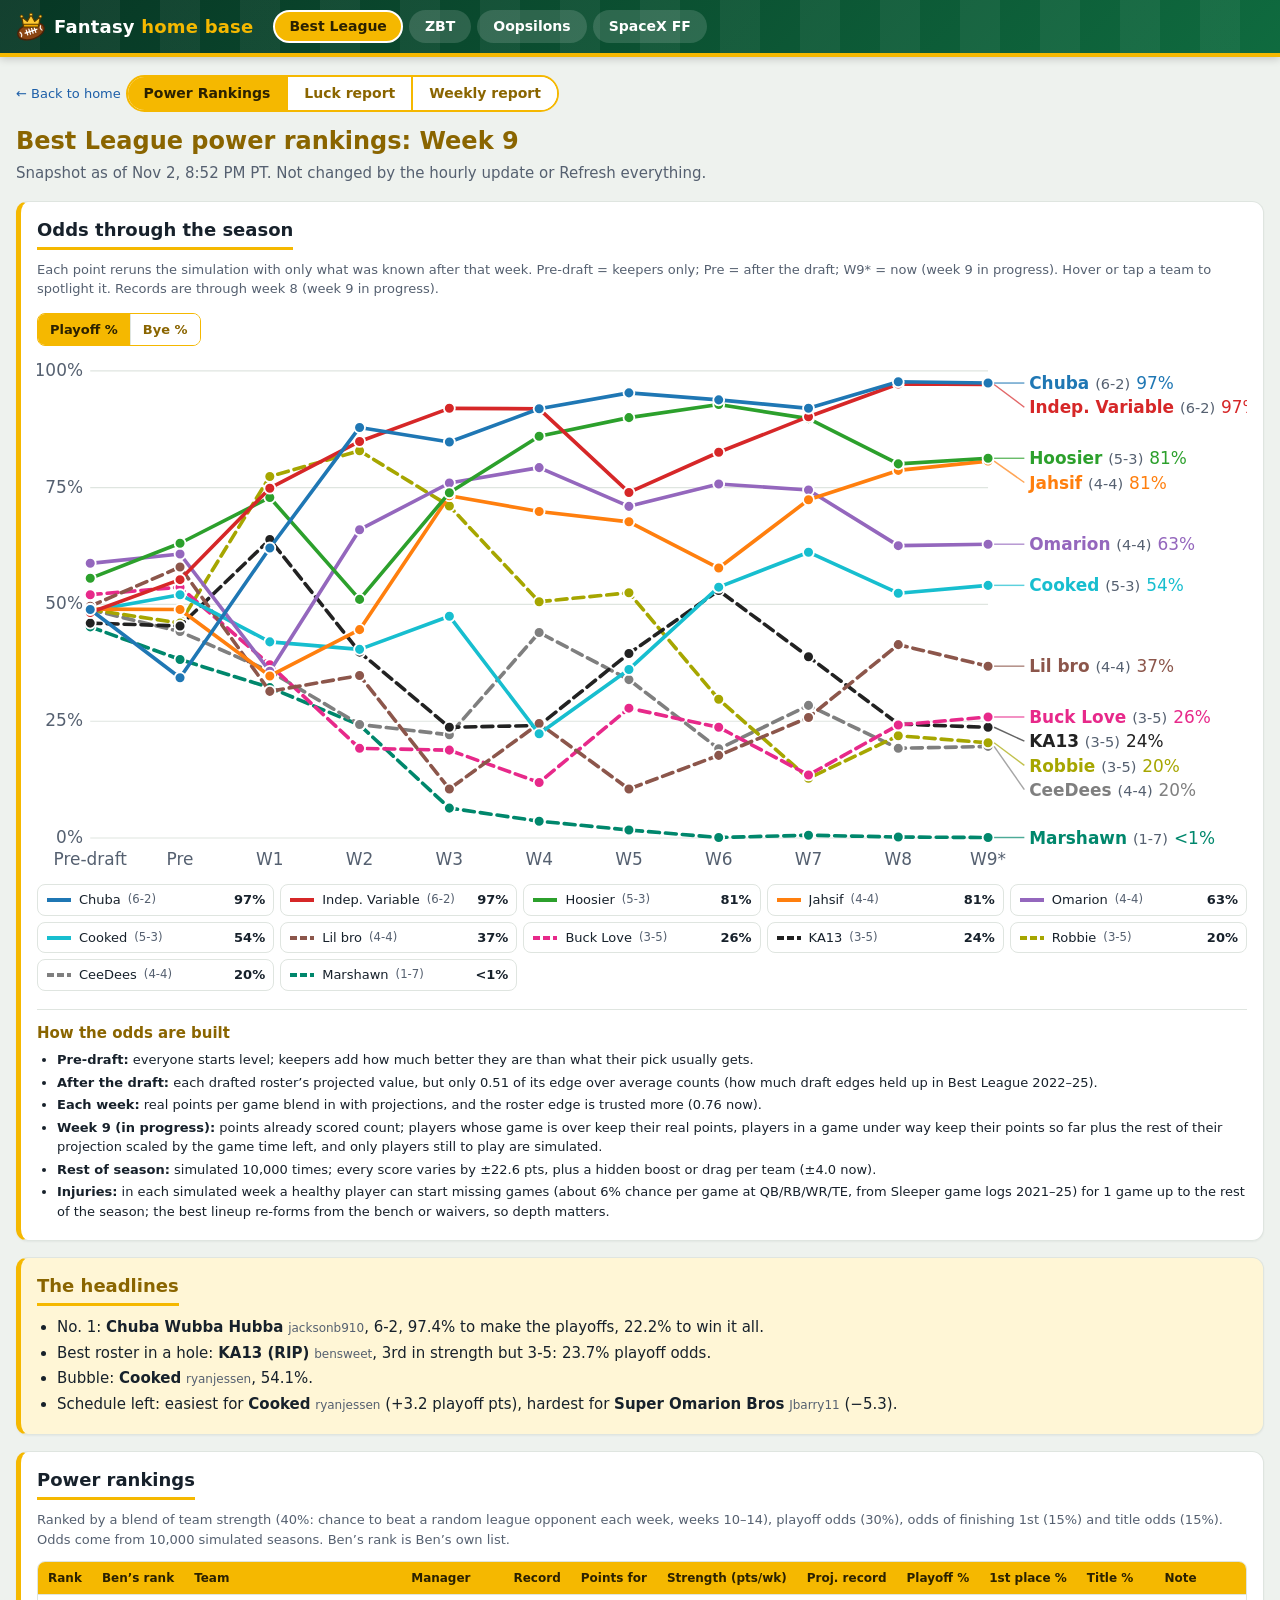
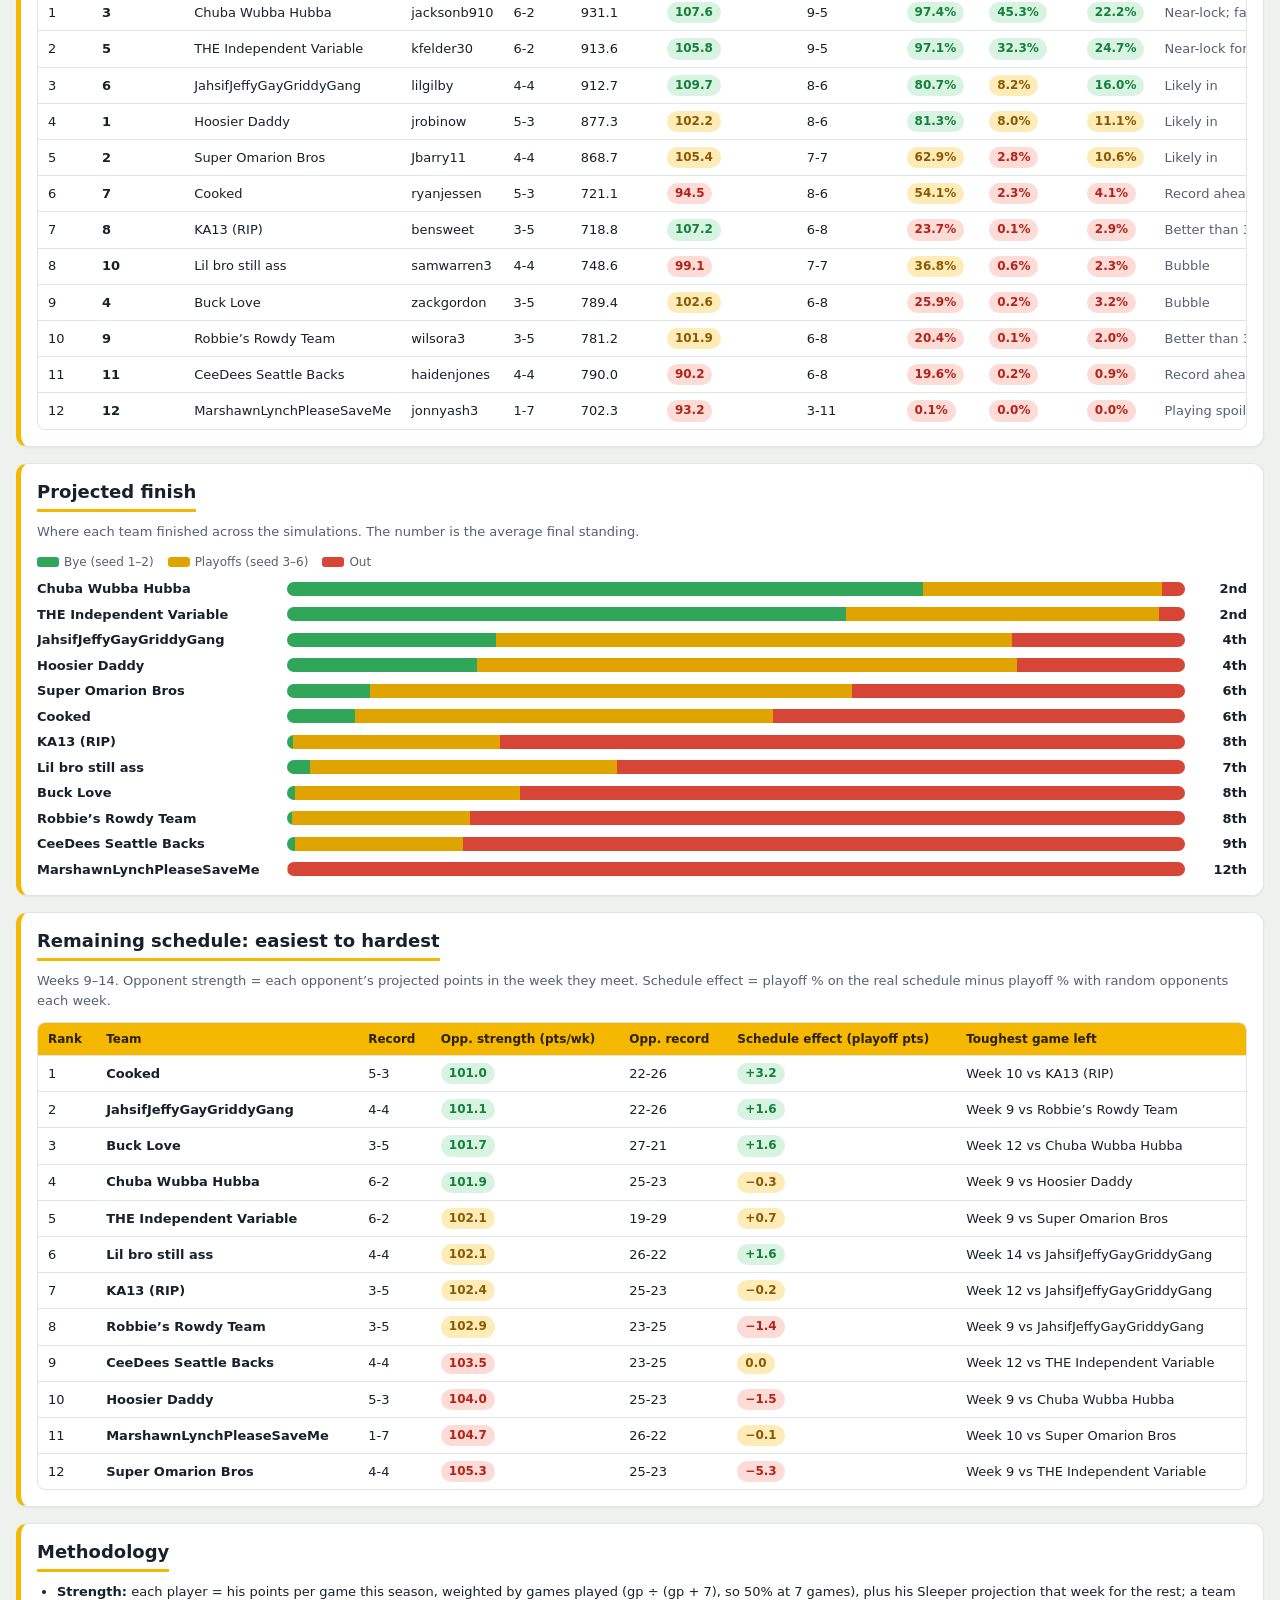
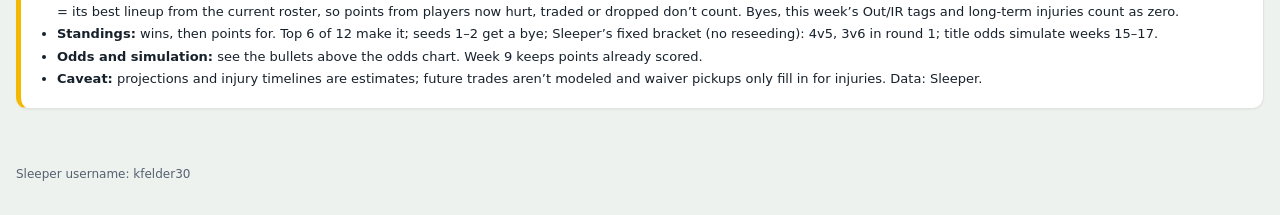
==== best-league.html @ 64493142 "Remove playoff-odds chart from weekly report tabs Co-authored-by: thetruth456 <thetruth456@users.nor" ====
<!DOCTYPE html>
<html lang="en"><head><meta charset="utf-8">
<meta name="viewport" content="width=device-width, initial-scale=1">
<meta name="theme-color" content="#0f6b3f">
<title>Best League: power rankings, luck report and weekly report</title>
<link rel="icon" href="favicon.svg" type="image/svg+xml">
<link rel="icon" href="favicon.ico" sizes="any">
<link rel="icon" href="favicon-32.png" sizes="32x32" type="image/png">
<link rel="apple-touch-icon" href="apple-touch-icon.png">
<link rel="stylesheet" href="style.css">
</head><body class="theme-best" data-report="best">
<header class="site"><div class="in"><a class="brand" href="index.html"><img src="favicon.svg" alt="" width="30" height="30"><span>Fantasy <b>home base</b></span></a><nav class="tabs" aria-label="Leagues"><a href="best-league.html" aria-current="page" class="theme-best">Best League</a><a href="zbt.html" class="theme-zbt">ZBT</a><a href="oopsilons.html" class="theme-oops">Oopsilons</a><a href="spacex-ff.html" class="theme-spacex">SpaceX FF</a></nav><div class="refresh"><div class="rbtns"><button type="button" id="full-btn" class="refresh-btn full" title="Re-pulls everything (rosters, projections, props, FantasyPros) through GitHub Actions"><svg viewBox="0 0 24 24" width="16" height="16" aria-hidden="true"><path d="M12 3v9m0 0 3.5-3.5M12 12 8.5 8.5M5 15v3a2 2 0 0 0 2 2h10a2 2 0 0 0 2-2v-3" fill="none" stroke="currentColor" stroke-width="2.4" stroke-linecap="round" stroke-linejoin="round"/></svg><span class="lbl">Refresh everything</span></button></div><span id="refresh-status" class="refresh-status" role="status" aria-live="polite">Updates automatically: hourly Sat 1 PM to Sun 10 AM PT, daily otherwise</span><button type="button" id="token-clear" class="linkbtn" hidden>Forget GitHub token</button><button type="button" id="lock-btn" class="linkbtn" hidden title="Lock the reports and forget this device">Lock</button></div></div><div id="token-panel" class="token-panel" hidden><div class="tin"><strong>One-time setup for “Refresh everything”</strong><ol><li>Open <a href="https://github.com/settings/personal-access-tokens/new" target="_blank" rel="noopener">GitHub: new fine-grained token</a>, name it anything and pick an expiry.</li><li>Repository access: <b>Only select repositories</b>, then <b>fantasy-home</b>.</li><li>Permissions, Repository permissions: <b>Actions: Read and write</b>. Nothing else. Click Generate token.</li><li>Paste the token below. It is saved only in this browser (localStorage), never in the repo.</li></ol><form id="token-form" autocomplete="off"><input type="password" id="token-input" placeholder="github_pat_…" aria-label="GitHub token" autocomplete="off" spellcheck="false"><button type="submit" class="refresh-btn">Save and refresh</button><button type="button" id="token-cancel" class="linkbtn">Cancel</button></form><p id="token-msg" class="token-msg" role="alert"></p></div></div></header>
<div class="wrap">
<a class="back" href="index.html">&larr; Back to home</a>
<div class="subtabs" id="best-subtabs" role="tablist" aria-label="Best League views"><button type="button" role="tab" data-v="power" aria-selected="true">Power Rankings</button><button type="button" role="tab" data-v="podcast" aria-selected="false">Luck report</button><button type="button" role="tab" data-v="report" aria-selected="false">Weekly report</button></div>
<div class="view" id="best-view-power"><div id="best-power"></div></div>
<div class="view" id="best-view-podcast" hidden><div id="best-podcast"></div></div>
<div class="view rep" id="best-view-report" hidden>
<div class="lock"><noscript><p class="lockcard">The weekly report needs JavaScript to unlock.</p></noscript></div>
<p class="weekline">Weekly snapshots: <a href="best-league.html" id="best-week">Latest week</a></p>
<h1 id="best-title"></h1>
<p class="asof" id="best-asof"></p>

<section class="quick"><h2>Quick read (suggestion only)</h2>
<ul id="best-quick"></ul></section>

<section id="best-flex-tiebreaker"><h2>Flex tiebreaker</h2>
<p class="cap">Color in the Prop-implied pts column is relative to the rows shown: top third green, middle third yellow, bottom third red. The number in parentheses after Sleeper proj is prop-implied minus projection. FP rank is the FantasyPros weekly consensus rank: flex ranking for RB, WR and TE (half PPR for Best League, PPR for the others), and position rank for QB, K and DEF. Color in the FP rank column is relative to the rows shown (lower rank is better): top third green, middle third yellow, bottom third red; position ranks and dashes are not colored. A dash means unranked.</p>
<div class="ctl"><div class="seg" id="best-seg-view"></div><div class="seg" id="best-seg-sort"></div></div>
<div class="scroll" id="best-t-flex"></div></section>
<section id="best-defense"><h2>Defense</h2>
<p class="cap">Your defenses first, then the next best 8 on waivers (by Sleeper projection). Color in the Prop-implied pts column is relative to the rows shown: top third green, middle third yellow, bottom third red. The number in parentheses after Sleeper proj is prop-implied minus projection. Color in the FP rank column is relative to the rows shown (lower rank is better): top third green, middle third yellow, bottom third red. Opp implied total is the points the opponent is expected to score, from the game total and spread; Spread is this defense's own line. A dash means no line or unranked.</p>
<div class="scroll" id="best-t-def"></div></section>

<section id="best-starters"><h2>Starters</h2>
<p class="cap">Grouped by lineup slot. Yardage and reception figures are the consensus line, with the range across books in brackets when books differ. Anytime TD shows the DraftKings price, with the range across four books (lowest to highest payout). A dash means no market was posted.</p>
<div class="scroll" id="best-t-starters"></div></section>

<section id="best-bench"><h2>Bench</h2>
<p class="cap">Sorted by prop-implied points, highest first.</p>
<div class="scroll" id="best-t-bench"></div></section>

<section id="best-waivers"><h2>Waiver flex options</h2>
<p class="cap" id="best-wcap"></p>
<div class="scroll" id="best-t-waiver"></div></section>

<section id="best-league-setup"><h2>League setup</h2>
<dl id="best-setup"></dl></section>

<section id="best-data-notes"><h2>Data notes and sources</h2>
<ul id="best-notes"></ul></section>
</div>
</div>
<footer>Sleeper username: kfelder30</footer>
<script src="lock.js"></script>
<script src="report-core.js"></script>
<script src="refresh.js"></script>
<script src="best-league-report.js"></script>
<script src="best-podcast-data.js"></script>
<script src="best-power-data.js"></script>
<script src="podcast.js"></script>
<script src="power.js"></script>
<script>initPodcast("best",{hashes:{power:"#power",podcast:"#luck",report:"#report"},alias:{"#podcast":"podcast"},listen:true});
fhLock(function(){initReport("best")});</script>
</body></html>
---- style.css ----
/* Fantasy home base: shared styles */
:root{--bg:#eef2ee;--card:#fff;--ink:#17212b;--mut:#556070;--line:#dfe5e0;
--g:#14803c;--gb:#d9f3e2;--y:#8a5a00;--yb:#fdebb8;--r:#b42318;--rb:#fddcd8;--a:#3b4fc4;--ab:#e4e8fd;--n:#556070;--nb:#e9edf1;--i:#1d5fa8;--ib:#e3effb;
--field1:#073624;--field2:#0f6b3f;--gold:#f5b800}
.theme-best{--acc:#f5b800;--acc-ink:#2b2100;--acc-text:#8a6500;--acc-soft:#fff6d6}
.theme-zbt{--acc:#168a45;--acc-ink:#fff;--acc-text:#0f6b35;--acc-soft:#e3f5ea}
.theme-oops{--acc:#2563eb;--acc-ink:#fff;--acc-text:#1d4ed8;--acc-soft:#e2ecff}
.theme-spacex{--acc:#7c3aed;--acc-ink:#fff;--acc-text:#6d28d9;--acc-soft:#eee6ff}
*{box-sizing:border-box}
body{margin:0;background:var(--bg);color:var(--ink);font:15px/1.5 system-ui,-apple-system,"Segoe UI",Roboto,Helvetica,Arial,sans-serif}
/* banner */
.site{background:linear-gradient(135deg,var(--field1),var(--field2));border-bottom:4px solid var(--gold);position:sticky;top:0;z-index:5;
box-shadow:0 2px 8px rgba(0,0,0,.18);background-image:repeating-linear-gradient(90deg,rgba(255,255,255,.05) 0 40px,rgba(255,255,255,0) 40px 80px),linear-gradient(135deg,var(--field1),var(--field2))}
.site .in{max-width:1400px;margin:0 auto;padding:10px 16px;display:flex;flex-wrap:wrap;align-items:center;gap:8px 20px}
.brand{display:flex;align-items:center;gap:8px;font-weight:800;color:#fff;text-decoration:none;font-size:18px;letter-spacing:.2px}
.brand img{width:30px;height:30px;display:block}
.brand b{color:var(--gold)}
.tabs{display:flex;flex-wrap:wrap;gap:6px}
.tabs a,.tabs button{font:inherit;font-size:14px;font-weight:600;text-decoration:none;color:#fff;background:rgba(255,255,255,.14);border:2px solid transparent;border-radius:999px;padding:4px 14px;cursor:pointer}
.tabs a:hover,.tabs button:hover{background:rgba(255,255,255,.26)}
.tabs a[aria-current=page],.tabs button[aria-selected=true]{background:var(--acc);color:var(--acc-ink);border-color:#fff}
.wrap{max-width:1400px;margin:0 auto;padding:18px 16px 40px}
h1{font-size:24px;line-height:1.25;margin:0 0 6px;color:var(--acc-text)}
.asof{color:var(--mut);margin:0 0 16px}
.back{display:inline-block;margin:0 0 10px;font-size:13px;color:var(--i);text-decoration:none}
.back:hover{text-decoration:underline}
.weekline{font-size:13px;color:var(--mut);margin:0 0 12px}
.weekline a{color:var(--acc-text);font-weight:700;text-decoration:none}
.weekline a:hover{text-decoration:underline}
.weekline .sep{margin:0 6px;color:#aab3bd}
.panel[hidden]{display:none}
/* sections */
section{background:var(--card);border:1px solid var(--line);border-left:5px solid var(--acc);border-radius:12px;padding:14px 16px 16px;margin:0 0 16px;box-shadow:0 1px 2px rgba(20,40,30,.05)}
h2{font-size:18px;margin:0 0 4px;color:var(--ink);padding-bottom:4px;border-bottom:3px solid var(--acc);display:inline-block}
.cap{color:var(--mut);font-size:13px;margin:6px 0 12px}
section.quick{background:var(--acc-soft);border-color:var(--line);border-left-color:var(--acc)}
.quick h2{color:var(--acc-text)}
ul{margin:6px 0 0;padding-left:20px}li{margin:3px 0}
.ctl{display:flex;flex-wrap:wrap;gap:8px 16px;margin:0 0 12px}
.seg{display:inline-flex;border:1px solid var(--acc);border-radius:8px;overflow:hidden;background:#fff}
.seg button{font:inherit;font-size:13px;border:0;background:#fff;color:var(--acc-text);padding:6px 12px;cursor:pointer;border-right:1px solid var(--line);font-weight:600}
.seg button:last-child{border-right:0}
.seg button[aria-pressed=true]{background:var(--acc);color:var(--acc-ink)}
.scroll{overflow-x:auto;-webkit-overflow-scrolling:touch;border:1px solid var(--line);border-radius:8px}
table{border-collapse:collapse;width:100%;font-size:13px;white-space:nowrap}
th,td{padding:7px 10px;text-align:left;border-bottom:1px solid var(--line)}
th{background:var(--acc);color:var(--acc-ink);font-weight:700;font-size:12px}
tr:last-child td{border-bottom:0}
td:nth-child(2){font-weight:600}
.pill{display:inline-block;padding:1px 8px;border-radius:999px;font-weight:700;font-size:12px;line-height:1.6}
.success{color:var(--g);background:var(--gb)}.warning{color:var(--y);background:var(--yb)}.danger{color:var(--r);background:var(--rb)}.accent{color:var(--a);background:var(--ab)}.neutral{color:var(--n);background:var(--nb)}
dl{display:grid;grid-template-columns:max-content 1fr;gap:6px 18px;margin:8px 0 0}
dt{color:var(--acc-text);font-weight:700}dd{margin:0}
footer{max-width:1400px;margin:0 auto;padding:0 16px 32px;color:var(--mut);font-size:12px}
@media(max-width:600px){h1{font-size:20px}dl{grid-template-columns:1fr;gap:0}dt{margin-top:8px}.wrap{padding:12px 10px 32px}section{padding:12px}.brand{font-size:16px}.site .in{padding:8px 10px}}
@media print{.ctl{display:none}.scroll{overflow:visible}.site{position:static}}

/* refresh button */
.refresh{display:flex;flex-direction:column;align-items:flex-end;gap:5px;margin-left:auto;min-width:0}
.rbtns{display:flex;flex-wrap:wrap;gap:6px 8px;justify-content:flex-end}


.refresh .refresh-status{text-align:right}
.linkbtn{font:inherit;font-size:12px;color:#d6efe0;background:none;border:0;padding:0;text-decoration:underline;cursor:pointer}
.linkbtn[hidden]{display:none}
.token-panel{background:#f4faf6;color:#1b2b21;border-top:1px solid #cfe5d8;border-bottom:1px solid #cfe5d8}
.token-panel[hidden]{display:none}
.token-panel .tin{max-width:760px;margin:0 auto;padding:12px 16px;font-size:14px;line-height:1.45}
.token-panel ol{margin:6px 0 10px;padding-left:20px}
.token-panel a{color:#0b5d2e}
.token-panel form{display:flex;flex-wrap:wrap;gap:8px;align-items:center}
.token-panel input{flex:1 1 240px;min-width:0;font:inherit;font-size:14px;padding:7px 10px;border:1px solid #9bc2ab;border-radius:8px}
.token-panel .linkbtn{color:#0b5d2e}
.token-msg{margin:8px 0 0;color:#a32020;font-weight:600;font-size:13px}
.token-msg:empty{display:none}
.refresh-btn{display:inline-flex;align-items:center;gap:7px;font:inherit;font-size:14px;font-weight:700;color:#2b2100;background:var(--gold);border:2px solid #fff;border-radius:999px;padding:5px 14px;cursor:pointer;box-shadow:0 1px 4px rgba(0,0,0,.25)}
.refresh-btn:hover:not(:disabled){background:#ffd23d}
.refresh-btn:disabled{cursor:progress;opacity:.85}
.refresh-btn.loading svg{animation:rspin .8s linear infinite}
@keyframes rspin{to{transform:rotate(360deg)}}
.refresh-status{font-size:12.5px;color:#e3f2e9;max-width:420px;line-height:1.3}
.refresh-status.ok{color:#c8f7d8;font-weight:600}
.refresh-status.busy{color:#fff3c4}
.refresh-status.err{color:#ffd6d6;font-weight:600}
@media(max-width:600px){.site{position:static}.refresh{margin-left:0;width:100%;align-items:flex-start}.rbtns{justify-content:flex-start}.refresh .refresh-status{max-width:none;text-align:left}}
@media print{.refresh,.token-panel{display:none}}

/* sub-tabs (Best League: Weekly report | Podcast) */
.subtabs{display:inline-flex;border:2px solid var(--acc);border-radius:999px;overflow:hidden;background:#fff;margin:0 0 14px}
.subtabs button{font:inherit;font-size:14px;font-weight:700;border:0;background:#fff;color:var(--acc-text);padding:6px 16px;cursor:pointer}
.subtabs button+button{border-left:2px solid var(--acc)}
.subtabs button[aria-selected=true]{background:var(--acc);color:var(--acc-ink)}
.view[hidden]{display:none}
/* podcast view */
.mgr{color:var(--mut);font-weight:400;font-size:12px}
h3{font-size:15px;margin:16px 0 0;color:var(--acc-text)}
tr.me td{background:var(--acc-soft)}
.mt{margin-top:12px}
.bars{display:grid;gap:6px;margin-top:8px}
.bar{display:grid;grid-template-columns:minmax(120px,240px) 1fr 52px;align-items:center;gap:10px;font-size:13px}
.bl{font-weight:600;overflow:hidden;text-overflow:ellipsis;white-space:nowrap}
.bt{background:var(--nb);border-radius:999px;height:14px;overflow:hidden}
.bf{display:block;height:100%;border-radius:999px}
.bf.success{background:#2fa65a}.bf.warning{background:#e0a400}.bf.danger{background:#d64535}
.bv{text-align:right;font-weight:700;font-variant-numeric:tabular-nums}
.chart{max-width:760px;margin-top:6px}
.chart svg{width:100%;height:auto;display:block}
.chart .grid{stroke:#e3e8e4;stroke-width:1}.chart .avg{stroke:#8a96a3;stroke-width:1.5;stroke-dasharray:5 4}
.chart .tick{font-size:11px;fill:#556070}.chart .axl{font-size:12px;font-weight:700;fill:#17212b}.chart .dl{font-size:11px;font-weight:600;fill:#17212b}
.awards{display:grid;grid-template-columns:repeat(auto-fill,minmax(250px,1fr));gap:10px;margin-top:8px}
.award{border:1px solid var(--line);border-top:4px solid var(--acc);border-radius:10px;padding:10px 12px;background:#fff}
.award .an{font-weight:800;color:var(--acc-text)}.award .ad{font-size:12px;color:var(--mut);margin-bottom:4px}.award .aw{font-size:14px}
.meth{font-size:13px}
@media(max-width:600px){.bar{grid-template-columns:110px 1fr 46px;gap:6px;font-size:12px}.subtabs button{padding:6px 12px;font-size:13px}}
.stk .bt{display:flex}.stk .bf{border-radius:0;flex:none}
.bc{display:block;flex:none;height:100%;opacity:.6;background-image:repeating-linear-gradient(135deg,currentColor 0 4px,transparent 4px 7px)}
.bc.success{color:#2fa65a}.bc.warning{color:#e0a400}.bc.danger{color:#d64535}
.lg{display:flex;gap:14px;flex-wrap:wrap;font-size:12px;color:var(--mut);margin:4px 0 8px}
.lg i{display:inline-block;width:22px;height:10px;border-radius:3px;margin-right:5px;vertical-align:-1px;background:#d64535}
.lg i.c{color:#d64535;background:none;opacity:.6;background-image:repeating-linear-gradient(135deg,currentColor 0 4px,transparent 4px 7px)}
.src a{margin-right:6px;white-space:nowrap}
.lg i.success{background:#2fa65a}.lg i.warning{background:#e0a400}
td.nt{white-space:nowrap;color:var(--mut);font-size:13px}
td.tw{white-space:normal;min-width:190px;max-width:360px}.inj{color:var(--mut);font-size:12px}
.lineup{font-weight:700;padding:8px 12px;border-radius:10px;margin:-6px 0 16px;font-size:15px}.lineup.success:before{content:"\2713  "}.lineup.danger:before{content:"\26A0  "}

.odds .seg{margin:2px 0 8px}.ocw{width:100%}.oc{width:100%;height:auto;display:block;font-family:inherit}.odds[data-k=po] .oc-bye,.odds[data-k=bye] .oc-po,.odds[data-k=po] .v-bye,.odds[data-k=bye] .v-po{display:none}.oc .gl{stroke:var(--line);stroke-width:1}.oc .ax{fill:var(--mut)}.oc .ln{fill:none;stroke:currentColor;stroke-width:3;stroke-linejoin:round;stroke-linecap:round}.oc .hit{fill:none;stroke:transparent;stroke-width:14;pointer-events:stroke}.oc circle{fill:currentColor;stroke:#fff;stroke-width:1.5;r:4.5}.oc .ld{fill:none;stroke:currentColor;stroke-width:1.2;opacity:.7}.oc .lb{fill:currentColor;font-weight:700}.oc .lv{font-weight:500}.oc g[data-r]{cursor:pointer;transition:opacity .15s}.oc:has(g[data-r]:hover) g[data-r]:not(:hover){opacity:.15}.odds.foc .oc g.dim{opacity:.1}.odds.foc .oc g.on{opacity:1}.oc g[data-r]:hover .ln,.oc g.on .ln{stroke-width:5}.ol{display:grid;grid-template-columns:repeat(auto-fill,minmax(200px,1fr));gap:6px;margin:10px 0 0}.ol button{display:flex;align-items:center;gap:7px;background:none;border:1px solid var(--line);border-radius:8px;padding:5px 8px;font:inherit;font-size:13px;color:inherit;cursor:pointer;text-align:left}.ol button b{margin-left:auto;font-weight:600}.ol button.dim{opacity:.35}.ol button.on{border-color:currentColor;font-weight:700}
@media(max-width:600px){.ol{grid-template-columns:1fr 1fr}.ol button{font-size:12px;padding:4px 6px}.oc .ln{stroke-width:2.6}.oc circle{r:3.4}}
/* password gate for the weekly report views (lock.js); podcast tabs stay open */
.rlocked .refresh,.rlocked .token-panel,.rlocked .rep>:not(.lock):not(.back):not(.subtabs){display:none}
.lock[hidden]{display:none}.lock.checking{visibility:hidden}
.lock{max-width:420px;margin:28px auto 40px;padding:0 4px}
.lockcard{display:flex;flex-direction:column;gap:10px;background:var(--card);border:1px solid var(--line);border-top:5px solid var(--gold);border-radius:12px;padding:22px 20px;box-shadow:0 2px 10px rgba(20,40,30,.08)}
.lockcard h2{font-size:21px;margin:0;color:var(--ink);border:0;padding:0}
.lockcard .cap{margin:0}
.lockcard input[type=password]{font:inherit;font-size:16px;padding:9px 12px;border:1px solid #9bc2ab;border-radius:8px}
.lockrem{display:flex;align-items:center;gap:8px;font-size:14px;color:var(--mut)}
.lockcard .refresh-btn{justify-content:center;font-size:15px;padding:9px 14px}
.lockmsg{margin:0;min-height:1.3em;color:var(--r);font-weight:600;font-size:14px}
/* compact playoff-odds chart at the top of the Best League weekly report (power.js, opt.compact) */
.odds .mh{margin:18px 0 4px;padding-top:12px;border-top:1px solid var(--line,#e3e8e5)}
.oc .rc{font-weight:500;font-size:.86em;fill:var(--mut)}.oc .l2{font-size:.95em}.ol button{min-width:0}.ol .nm{white-space:nowrap;overflow:hidden;text-overflow:ellipsis;min-width:0}.ol .rc{color:var(--mut);font-size:.9em;white-space:nowrap;flex:none}.ol button b{flex:none}
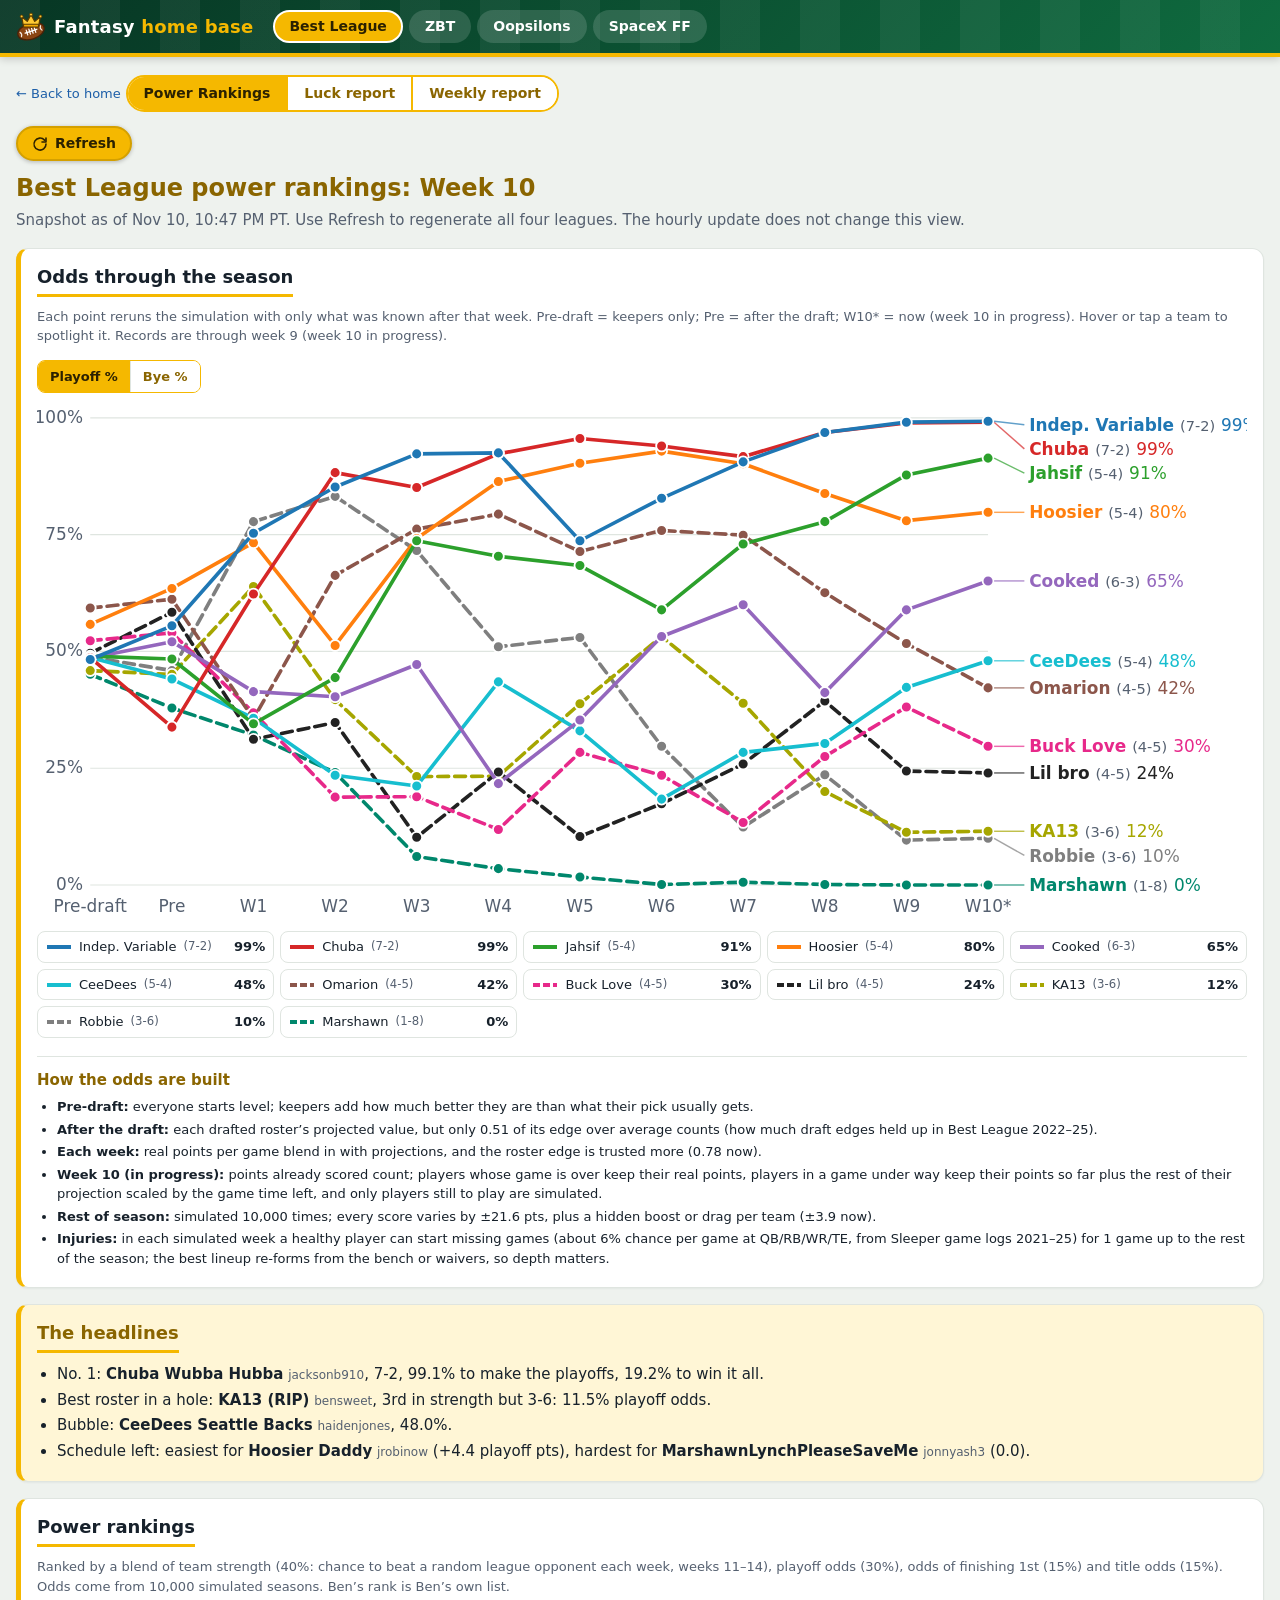
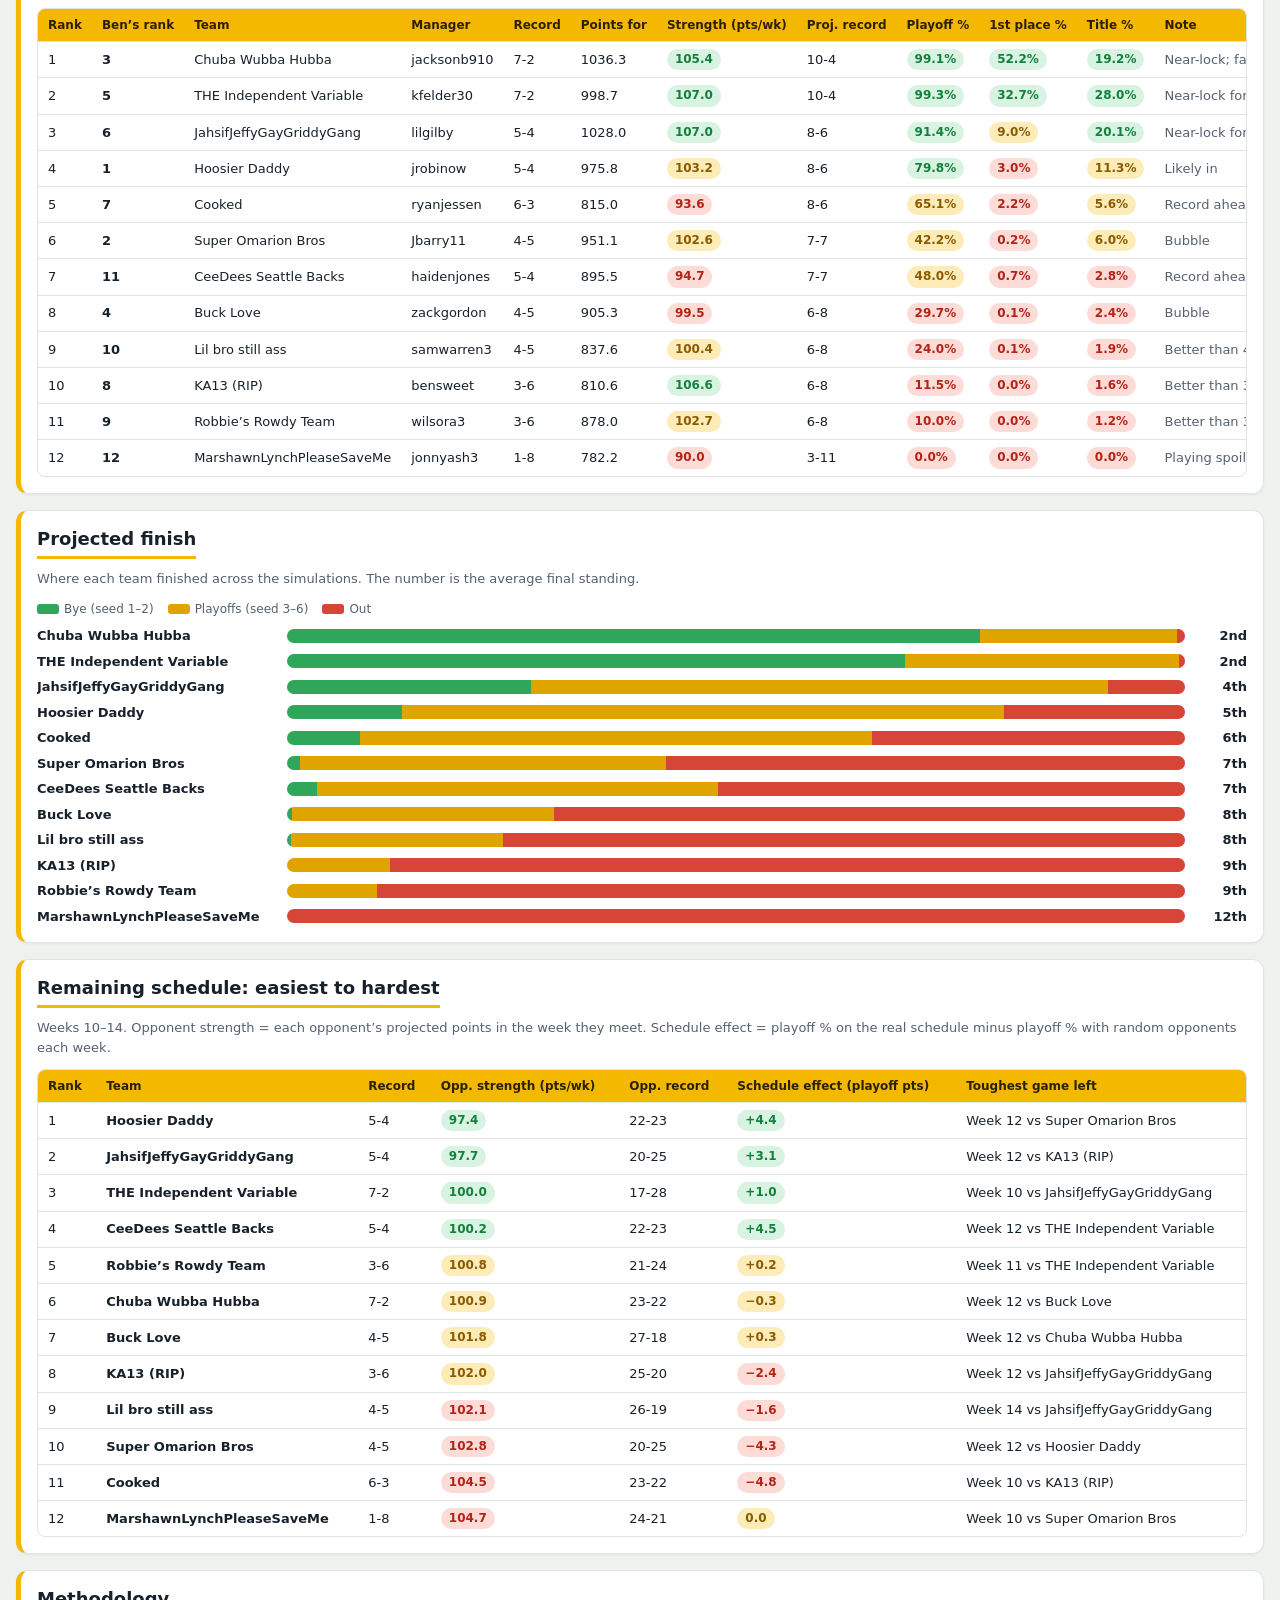
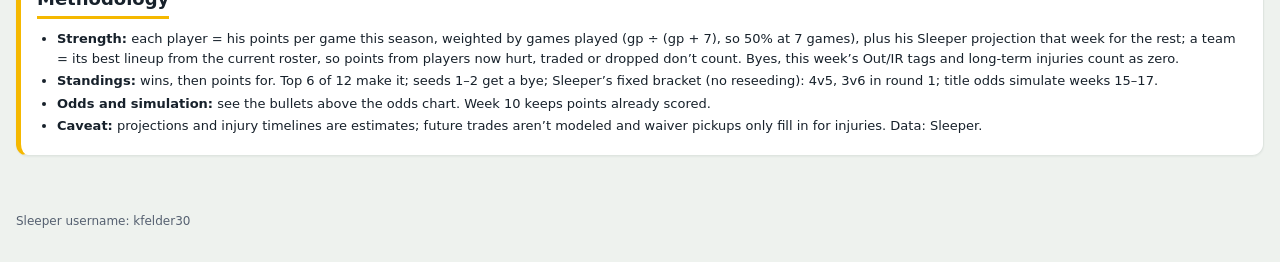
==== commit fceb9017: "Add an on-demand refresh for power rankings and luck The Power and Luck tabs can dispatch a workflow" ====
--- a/best-league.html
+++ b/best-league.html
@@ -25,24 +25,38 @@
 <ul id="best-quick"></ul></section>
 
 <section id="best-flex-tiebreaker"><h2>Flex tiebreaker</h2>
-<p class="cap">Color in the Prop-implied pts column is relative to the rows shown: top third green, middle third yellow, bottom third red. The number in parentheses after Sleeper proj is prop-implied minus projection. FP rank is the FantasyPros weekly consensus rank: flex ranking for RB, WR and TE (half PPR for Best League, PPR for the others), and position rank for QB, K and DEF. Color in the FP rank column is relative to the rows shown (lower rank is better): top third green, middle third yellow, bottom third red; position ranks and dashes are not colored. A dash means unranked.</p>
+<p class="cap">Color in the Prop-implied pts column is relative to the rows shown: top third green, middle third yellow, bottom third red. The number in parentheses after Sleeper proj is prop-implied minus projection. FP rank is the FantasyPros weekly consensus rank: flex ranking for RB, WR and TE (half PPR for Best League, PPR for the others), and position rank for QB, K and DEF. Color in the FP rank column is relative to the rows shown (lower rank is better): top third green, middle third yellow, bottom third red; position ranks and dashes are not colored. A dash means unranked. Weather is the Open-Meteo model forecast for the kickoff hour at the game's actual stadium, not a station observation. (final) means that game has been played and the figure is still that model, not a measured reading. Data notes explain (dome), (roof ?), and (covered).</p>
 <div class="ctl"><div class="seg" id="best-seg-view"></div><div class="seg" id="best-seg-sort"></div></div>
 <div class="scroll" id="best-t-flex"></div></section>
 <section id="best-defense"><h2>Defense</h2>
-<p class="cap">Your defenses first, then the next best 8 on waivers (by Sleeper projection). Color in the Prop-implied pts column is relative to the rows shown: top third green, middle third yellow, bottom third red. The number in parentheses after Sleeper proj is prop-implied minus projection. Color in the FP rank column is relative to the rows shown (lower rank is better): top third green, middle third yellow, bottom third red. Opp implied total is the points the opponent is expected to score, from the game total and spread; Spread is this defense's own line. A dash means no line or unranked.</p>
+<p class="cap">Your defenses first, then the next best 8 on waivers (by Sleeper projection). Color in the Prop-implied pts column is relative to the rows shown: top third green, middle third yellow, bottom third red. The number in parentheses after Sleeper proj is prop-implied minus projection. Color in the FP rank column is relative to the rows shown (lower rank is better): top third green, middle third yellow, bottom third red. Opp implied total is the points the opponent is expected to score, from the game total and spread; Spread is this defense's own line. A dash means no line or unranked. Weather is the Open-Meteo model forecast for the kickoff hour at the game's actual stadium, not a station observation. (final) means that game has been played and the figure is still that model, not a measured reading. Data notes explain (dome), (roof ?), and (covered).</p>
 <div class="scroll" id="best-t-def"></div></section>
 
+<section id="best-kickers"><h2>Kickers</h2>
+<p class="cap">Your kickers first, then the best available unrostered kickers, up to 10. An unrostered kicker is included only with a game still to play and not Out or Doubtful, same as the waiver list. Sleeper proj uses this league's kicking settings. FG made and Kicking pts are the two-way over/under. Prop-implied pts scores those lines with this league's kicking settings; a dash means a line was not posted or could not be scored without guessing. FP rank is the FantasyPros kicker rank; color is relative to these rows (lower is better). Weather is the Open-Meteo model forecast for the kickoff hour at the game's actual stadium, not a station observation. (final) means that game has been played and the figure is still that model, not a measured reading. Data notes explain (dome), (roof ?), and (covered). A dash means unavailable.</p>
+<div class="scroll" id="best-t-kick"></div></section>
+
 <section id="best-starters"><h2>Starters</h2>
-<p class="cap">Grouped by lineup slot. Yardage and reception figures are the consensus line, with the range across books in brackets when books differ. Anytime TD shows the DraftKings price, with the range across four books (lowest to highest payout). A dash means no market was posted.</p>
+<p class="cap">Grouped by lineup slot. Yardage and reception figures are the consensus line, with the range across books in brackets when books differ. Anytime TD shows the DraftKings price, with the range across four books (lowest to highest payout). A dash means no market was posted. Weather is the Open-Meteo model forecast for the kickoff hour at the game's actual stadium, not a station observation. (final) means that game has been played and the figure is still that model, not a measured reading. Data notes explain (dome), (roof ?), and (covered).</p>
 <div class="scroll" id="best-t-starters"></div></section>
 
 <section id="best-bench"><h2>Bench</h2>
-<p class="cap">Sorted by prop-implied points, highest first.</p>
+<p class="cap">Sorted by prop-implied points, highest first. Weather is the Open-Meteo model forecast for the kickoff hour at the game's actual stadium, not a station observation. (final) means that game has been played and the figure is still that model, not a measured reading. Data notes explain (dome), (roof ?), and (covered).</p>
 <div class="scroll" id="best-t-bench"></div></section>
 
 <section id="best-waivers"><h2>Waiver flex options</h2>
 <p class="cap" id="best-wcap"></p>
 <div class="scroll" id="best-t-waiver"></div></section>
+
+<section id="best-keepers"><h2 id="best-keep-title">Top keepers</h2>
+<ul class="cap method">
+<li>Cost is this year's draft round minus 2, including the round a player was already kept in. A 3rd-round pick is a 1st-round keeper, and that is the earliest keep. A player drafted in the 1st or 2nd round cannot be kept. The latest cost is a 9th. A player who was not in this year's draft (waiver or free agency) costs a 9th. A trade does not change the round; the table shows whoever holds him now.</li>
+<li>A player kept in both of the previous two seasons is ineligible and is left off the ranking. A 1st- or 2nd-round pick is ineligible too, and is not given a 1st-round cost. Both lists, when the drafts have them, are under the table.</li>
+<li>Value is how many picks earlier he would be drafted today than the middle of his keep round. Today's slot is his FantasyPros rest-of-season rank (half-PPR here). If that rank is missing, it is his Sleeper ADP. A rank already around the keep round is about zero: he could just be drafted there. Defenses are not keepers. A dash means the draft slot was missing.</li>
+</ul>
+<div class="scroll" id="best-t-keep"></div>
+<ul class="cap keep-foot" id="best-keep-foot" hidden></ul>
+</section>
 
 <section id="best-league-setup"><h2>League setup</h2>
 <dl id="best-setup"></dl></section>
@@ -60,6 +74,7 @@
 <script src="best-power-data.js"></script>
 <script src="podcast.js"></script>
 <script src="power.js"></script>
+<script src="refresh-rank.js"></script>
 <script>initPodcast("best",{hashes:{power:"#power",podcast:"#luck",report:"#report"},alias:{"#podcast":"podcast"},listen:true});
 fhLock(function(){initReport("best")});</script>
 </body></html>
--- a/style.css
+++ b/style.css
@@ -33,6 +33,9 @@
 section{background:var(--card);border:1px solid var(--line);border-left:5px solid var(--acc);border-radius:12px;padding:14px 16px 16px;margin:0 0 16px;box-shadow:0 1px 2px rgba(20,40,30,.05)}
 h2{font-size:18px;margin:0 0 4px;color:var(--ink);padding-bottom:4px;border-bottom:3px solid var(--acc);display:inline-block}
 .cap{color:var(--mut);font-size:13px;margin:6px 0 12px}
+ul.method{margin:8px 0 12px}
+ul.method li,ul.keep-foot li{margin:4px 0}
+ul.keep-foot{margin:10px 0 0}
 section.quick{background:var(--acc-soft);border-color:var(--line);border-left-color:var(--acc)}
 .quick h2{color:var(--acc-text)}
 ul{margin:6px 0 0;padding-left:20px}li{margin:3px 0}
@@ -44,6 +47,7 @@
 .scroll{overflow-x:auto;-webkit-overflow-scrolling:touch;border:1px solid var(--line);border-radius:8px}
 table{border-collapse:collapse;width:100%;font-size:13px;white-space:nowrap}
 th,td{padding:7px 10px;text-align:left;border-bottom:1px solid var(--line)}
+td.wx{white-space:normal;min-width:8.5rem;max-width:13rem;line-height:1.3;font-size:12px}
 th{background:var(--acc);color:var(--acc-ink);font-weight:700;font-size:12px}
 tr:last-child td{border-bottom:0}
 td:nth-child(2){font-weight:600}
@@ -52,7 +56,7 @@
 dl{display:grid;grid-template-columns:max-content 1fr;gap:6px 18px;margin:8px 0 0}
 dt{color:var(--acc-text);font-weight:700}dd{margin:0}
 footer{max-width:1400px;margin:0 auto;padding:0 16px 32px;color:var(--mut);font-size:12px}
-@media(max-width:600px){h1{font-size:20px}dl{grid-template-columns:1fr;gap:0}dt{margin-top:8px}.wrap{padding:12px 10px 32px}section{padding:12px}.brand{font-size:16px}.site .in{padding:8px 10px}}
+@media(max-width:600px){h1{font-size:20px}dl{grid-template-columns:1fr;gap:0}dt{margin-top:8px}.wrap{padding:12px 10px 32px}section{padding:12px}.brand{font-size:16px}.site .in{padding:8px 10px}td.wx{min-width:7.2rem;max-width:9.5rem;font-size:11.5px}}
 @media print{.ctl{display:none}.scroll{overflow:visible}.site{position:static}}
 
 /* refresh button */
@@ -83,7 +87,26 @@
 .refresh-status.busy{color:#fff3c4}
 .refresh-status.err{color:#ffd6d6;font-weight:600}
 @media(max-width:600px){.site{position:static}.refresh{margin-left:0;width:100%;align-items:flex-start}.rbtns{justify-content:flex-start}.refresh .refresh-status{max-width:none;text-align:left}}
-@media print{.refresh,.token-panel{display:none}}
+@media print{.refresh,.token-panel,.rankbar,.rank-token{display:none}}
+/* on-demand refresh for Power Rankings and Luck (visible while the weekly report is locked) */
+.rankbar{display:flex;flex-wrap:wrap;align-items:center;gap:8px 12px;margin:0 0 12px}
+.rankbar .refresh-btn{border-color:#d4a000}
+.rank-status{font-size:13px;color:var(--mut);line-height:1.35;flex:1 1 16rem}
+.rank-status:empty{display:none}
+.rank-status.ok{color:#0f6b3f;font-weight:600}
+.rank-status.busy{color:#8a5a00}
+.rank-status.err{color:var(--r);font-weight:600}
+.rankbar .linkbtn{color:var(--acc-text)}
+.rank-token{background:#f4faf6;color:#1b2b21;border-bottom:1px solid #cfe5d8}
+.rank-token[hidden]{display:none}
+.rank-token .tin{max-width:760px;margin:0 auto;padding:12px 16px;font-size:14px;line-height:1.45}
+.rank-token p{margin:6px 0}
+.rank-token ol{margin:6px 0 10px;padding-left:20px}
+.rank-token a{color:#0b5d2e}
+.rank-token form{display:flex;flex-wrap:wrap;gap:8px;align-items:center}
+.rank-token input{flex:1 1 240px;min-width:0;font:inherit;font-size:14px;padding:7px 10px;border:1px solid #9bc2ab;border-radius:8px}
+.rank-token .linkbtn{color:#0b5d2e}
+.rank-token .refresh-btn{border-color:#d4a000}
 
 /* sub-tabs (Best League: Weekly report | Podcast) */
 .subtabs{display:inline-flex;border:2px solid var(--acc);border-radius:999px;overflow:hidden;background:#fff;margin:0 0 14px}
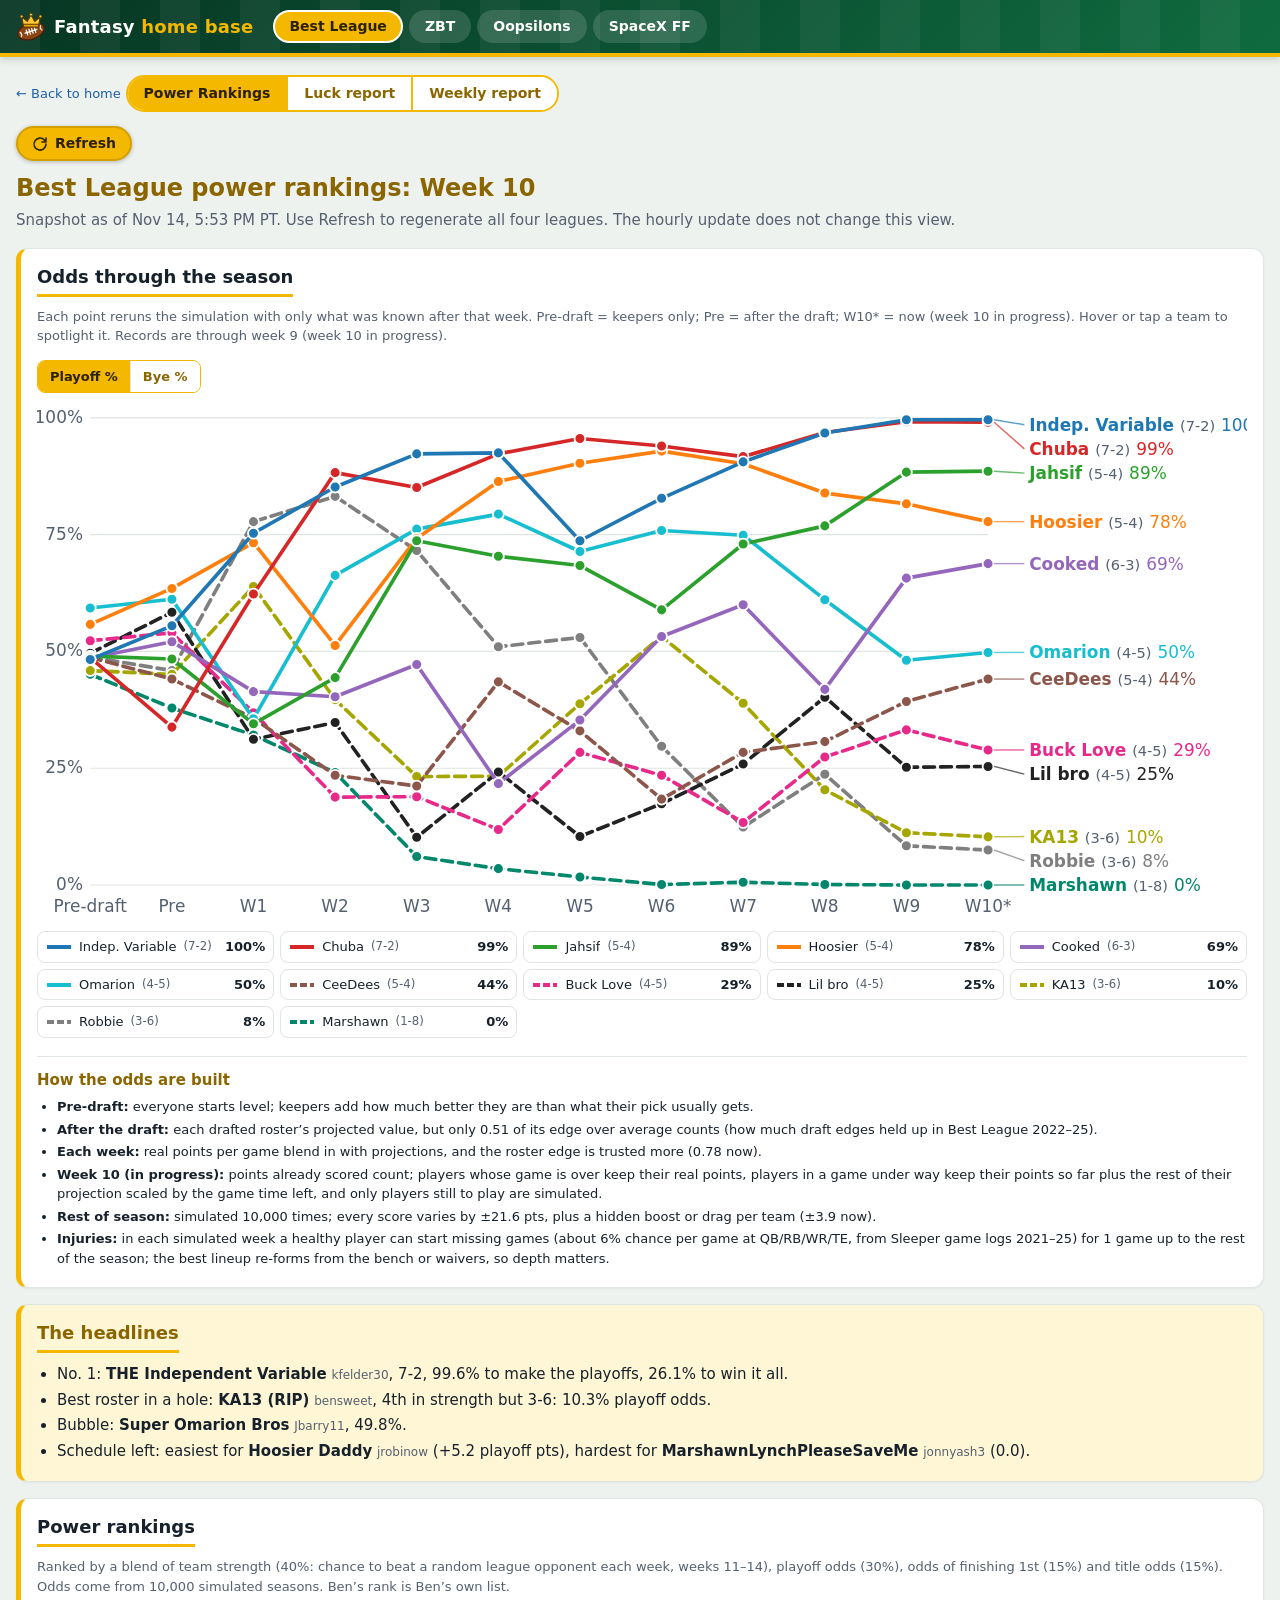
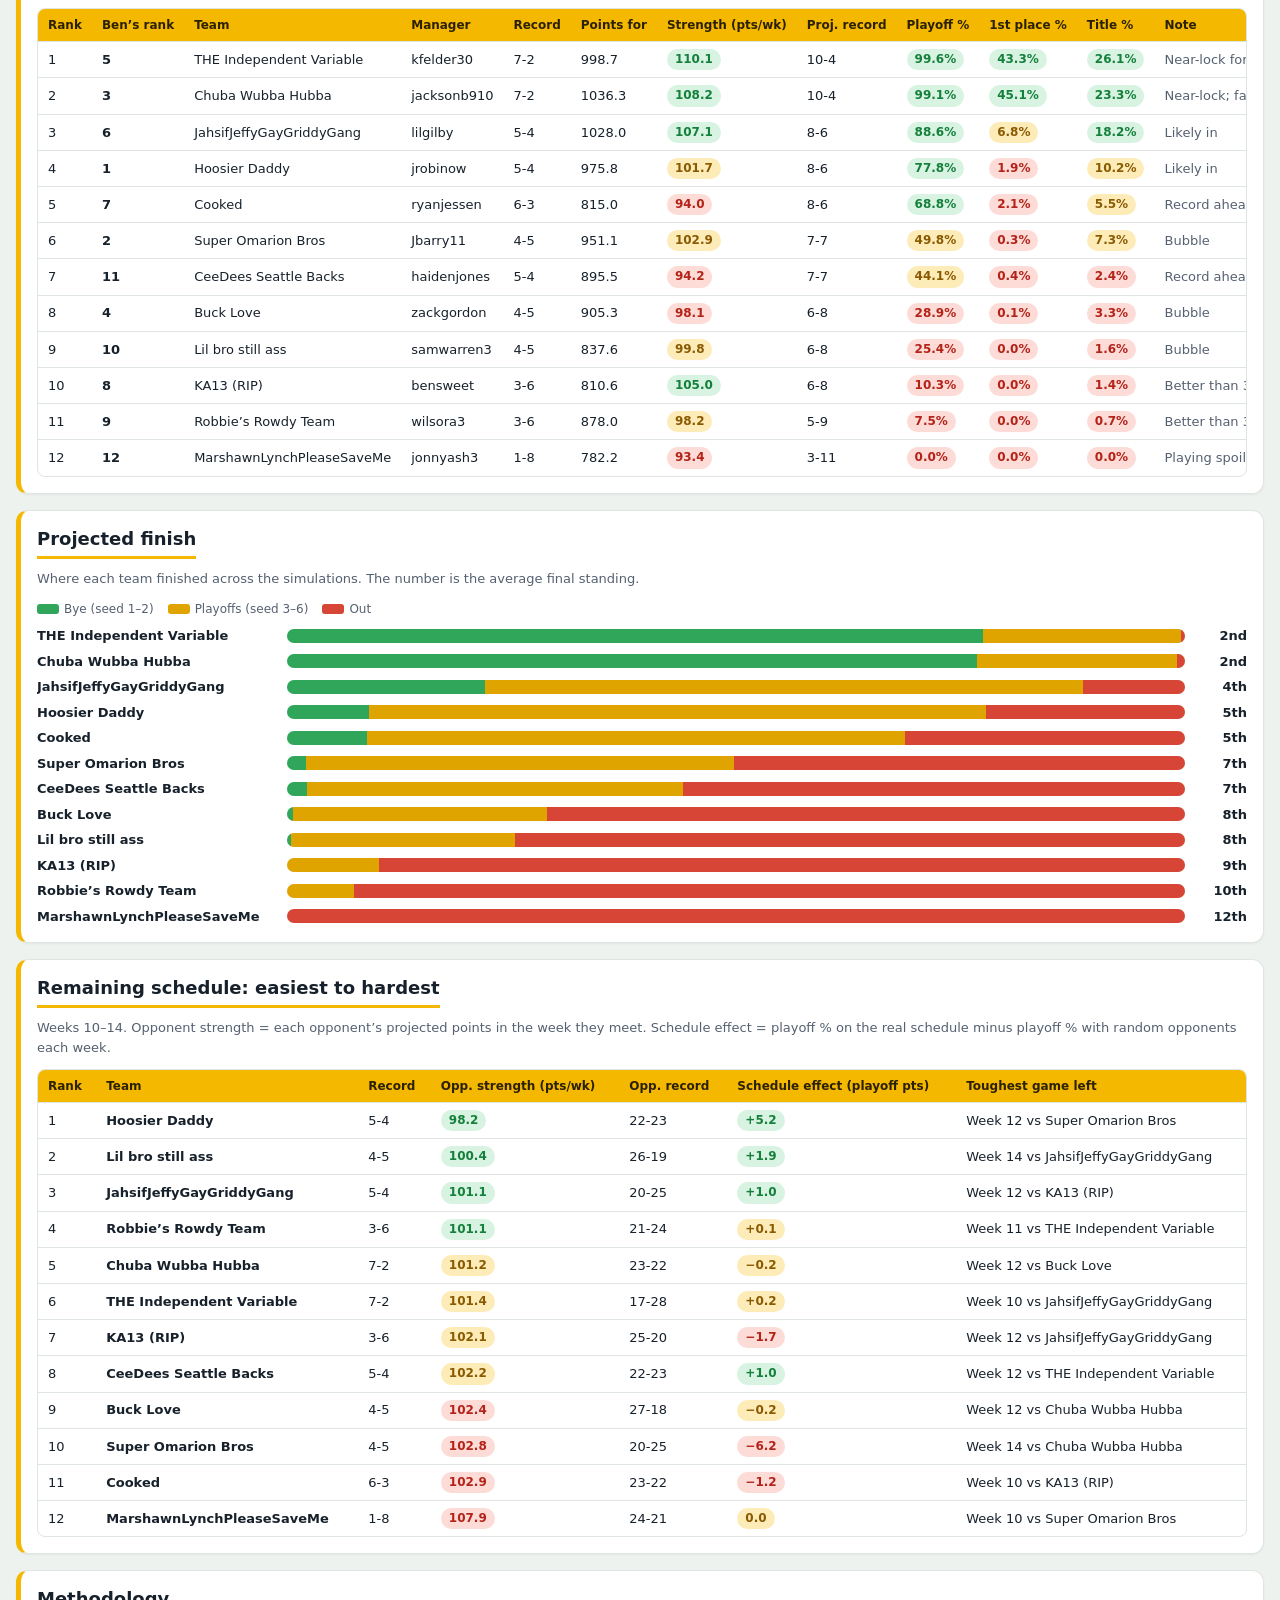
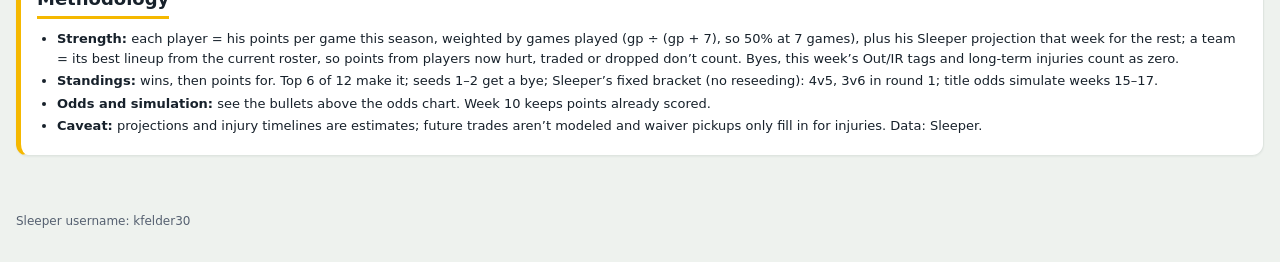
==== commit c0fddc39: "Add years left to the 2027 keeper tables Best League and Oopsilons ranked rows now carry years_left:" ====
--- a/best-league.html
+++ b/best-league.html
@@ -51,7 +51,7 @@
 <section id="best-keepers"><h2 id="best-keep-title">Top keepers</h2>
 <ul class="cap method">
 <li>Cost is this year's draft round minus 2, including the round a player was already kept in. A 3rd-round pick is a 1st-round keeper, and that is the earliest keep. A player drafted in the 1st or 2nd round cannot be kept. The latest cost is a 9th. A player who was not in this year's draft (waiver or free agency) costs a 9th. A trade does not change the round; the table shows whoever holds him now.</li>
-<li>A player kept in both of the previous two seasons is ineligible and is left off the ranking. A 1st- or 2nd-round pick is ineligible too, and is not given a 1st-round cost. Both lists, when the drafts have them, are under the table.</li>
+<li>Years left is 2 when he was not a keeper in this year's draft, and 1 when he was kept this year but not the year before. A player kept in both of the previous two seasons has 0 years left, is ineligible, and is left off the ranking. A 1st- or 2nd-round pick is ineligible too, and is not given a 1st-round cost. Both lists, when the drafts have them, are under the table.</li>
 <li>Value is how many picks earlier he would be drafted today than the middle of his keep round. Today's slot is his FantasyPros rest-of-season rank (half-PPR here). If that rank is missing, it is his Sleeper ADP. A rank already around the keep round is about zero: he could just be drafted there. Defenses are not keepers. A dash means the draft slot was missing.</li>
 </ul>
 <div class="scroll" id="best-t-keep"></div>
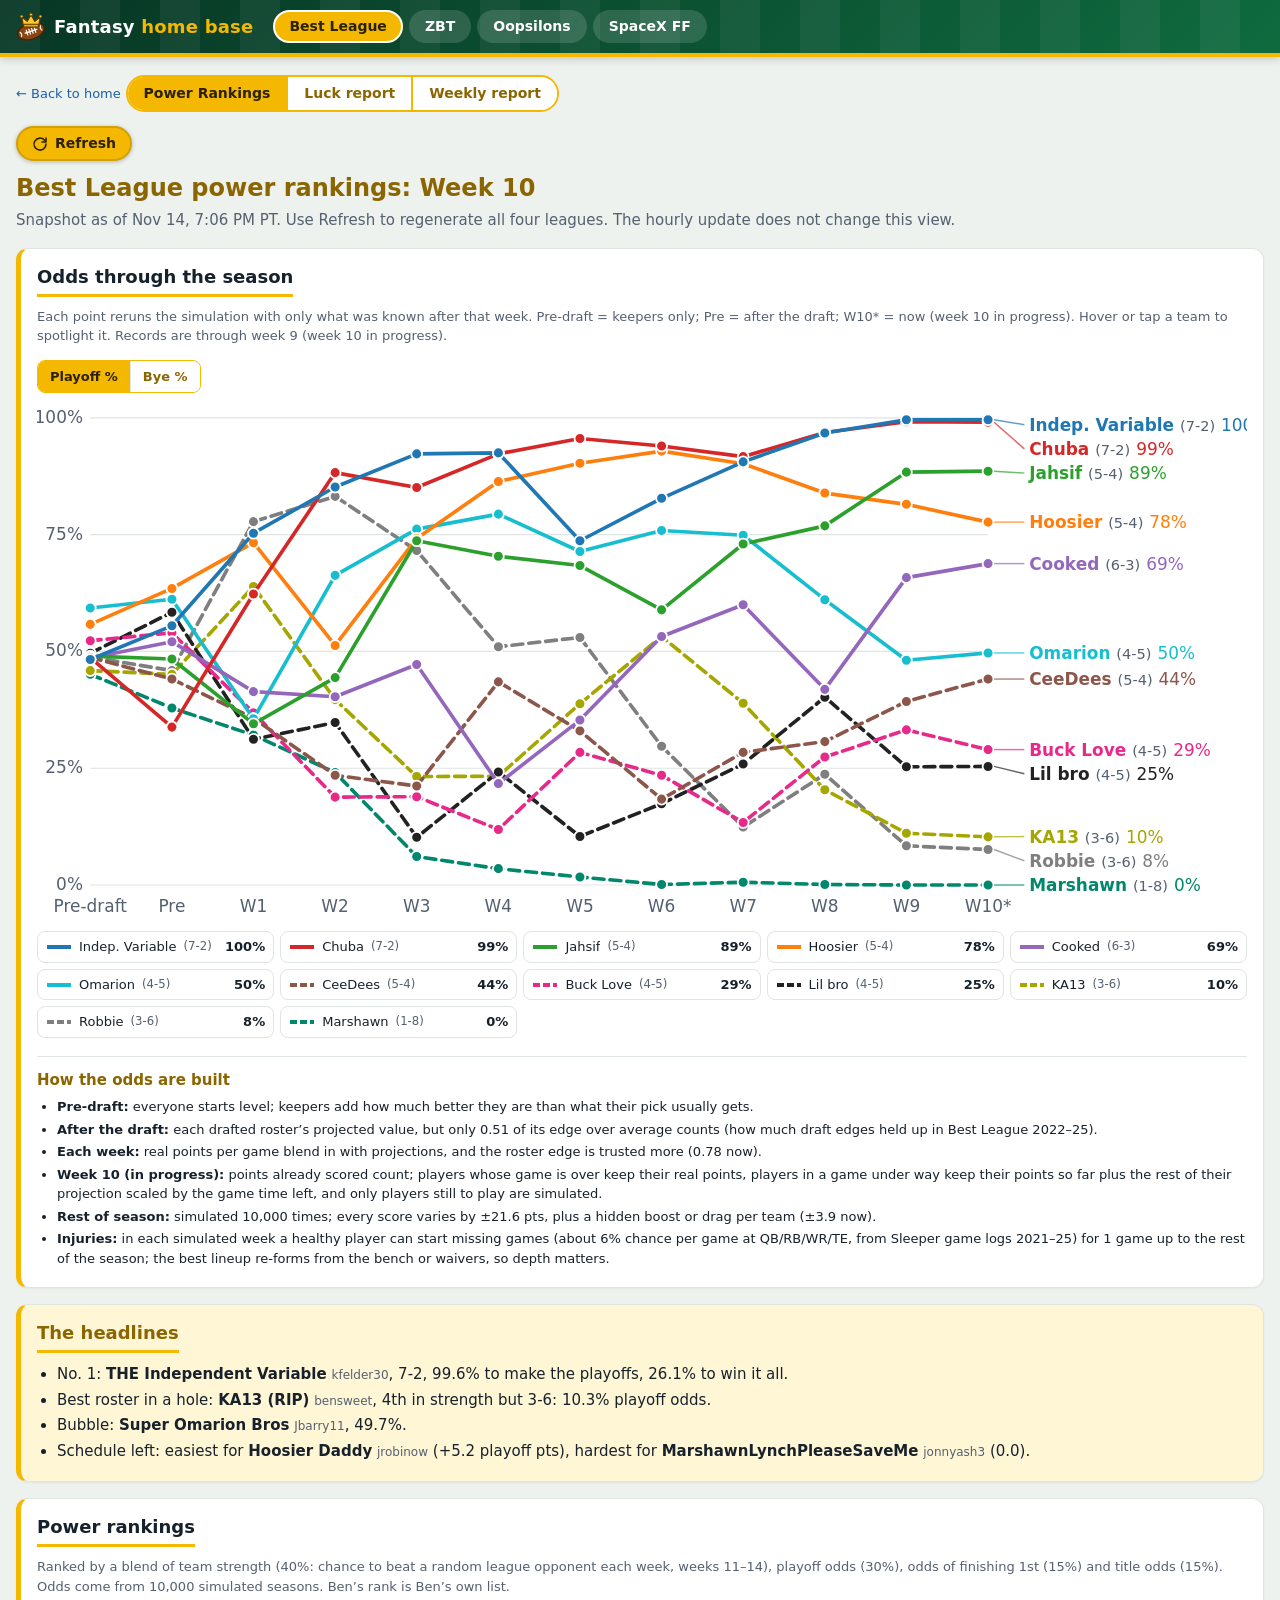
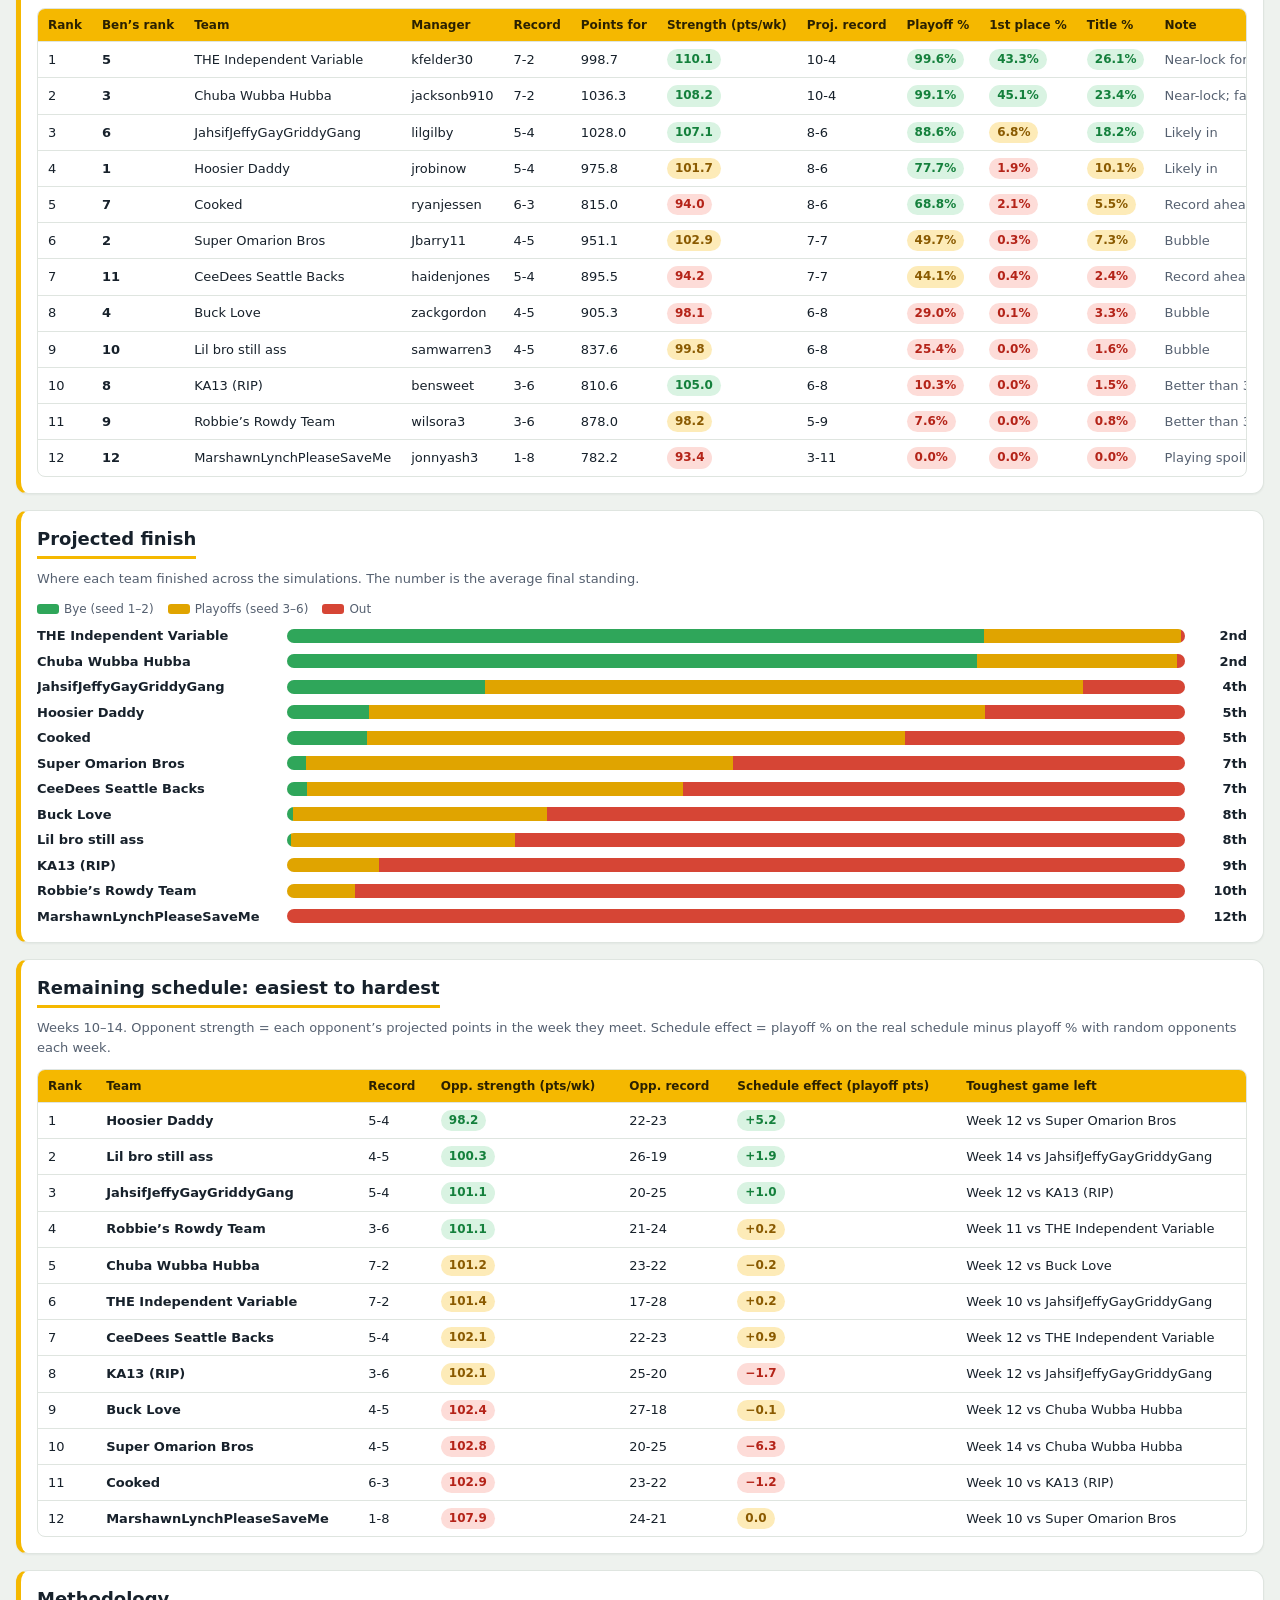
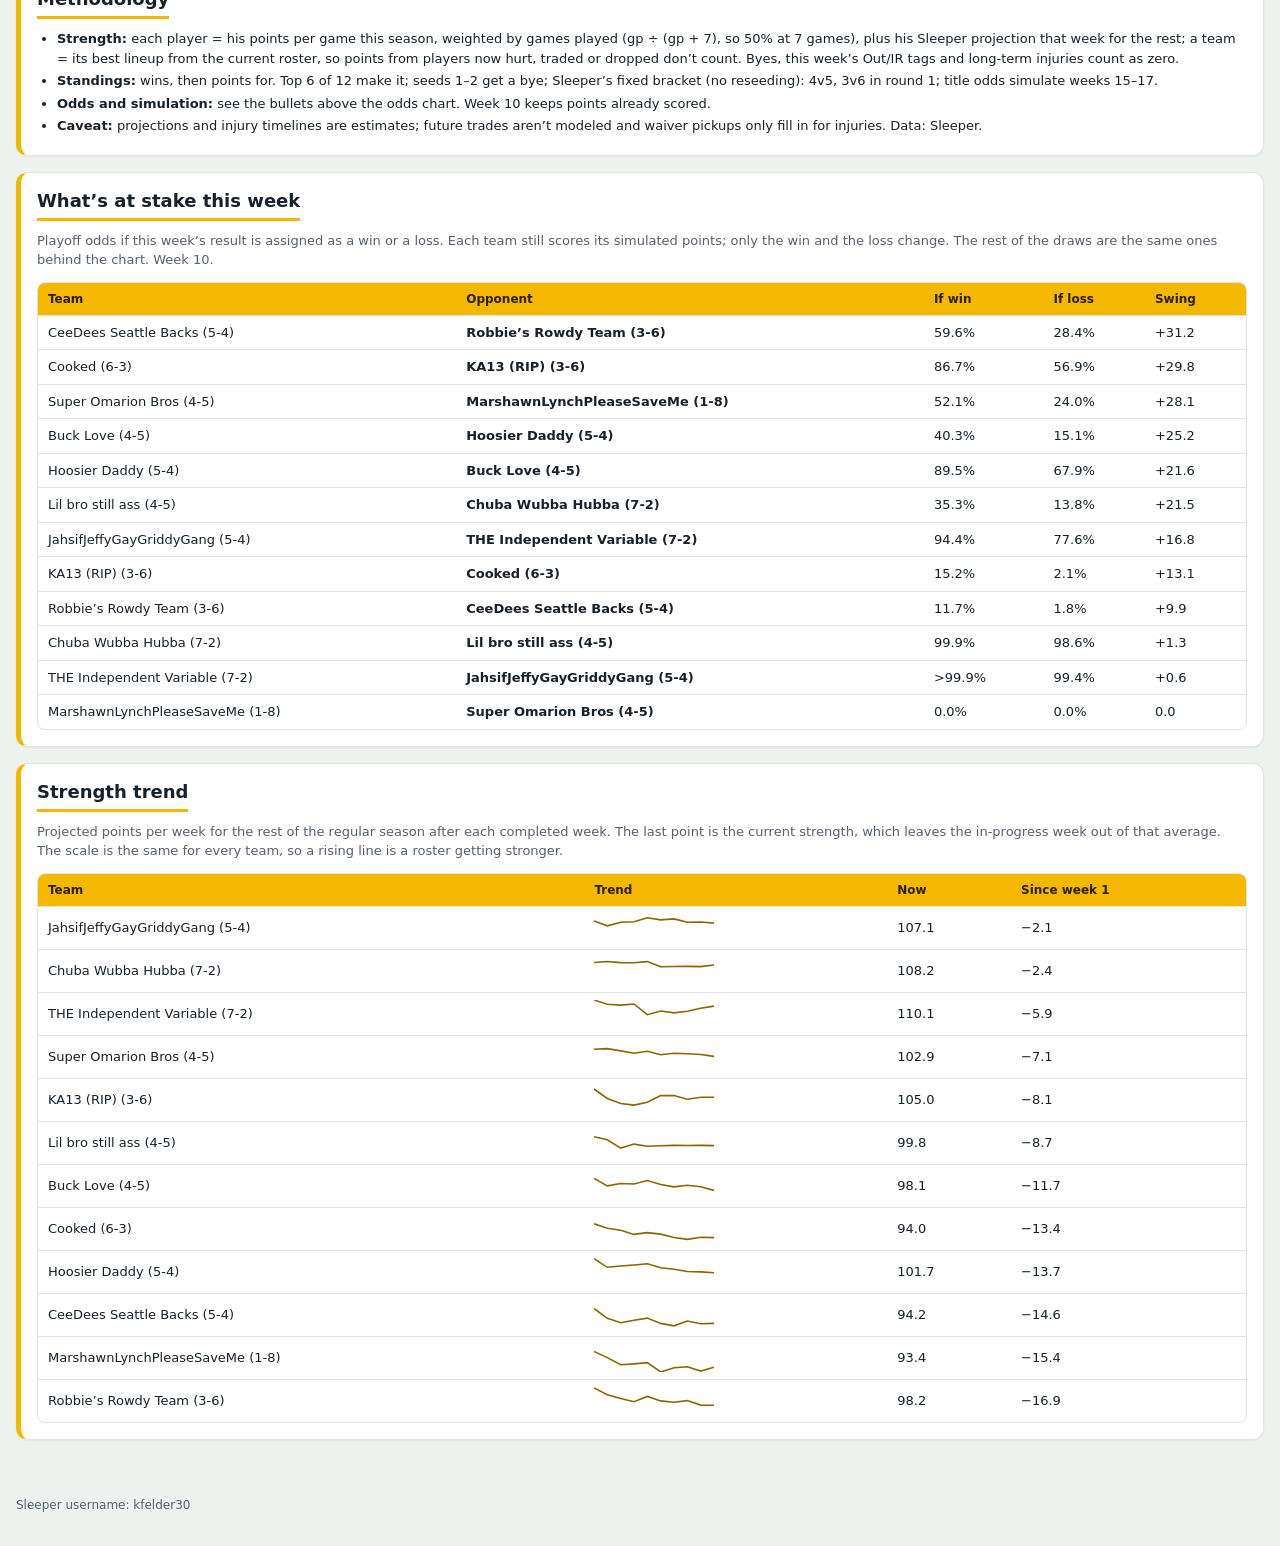
==== commit e4959a9c: "Add stake, trend, luck grids, and weekly trade, SOS, and waiver views. Power keeps the frozen Best L" ====
--- a/best-league.html
+++ b/best-league.html
@@ -63,6 +63,10 @@
 
 <section id="best-data-notes"><h2>Data notes and sources</h2>
 <ul id="best-notes"></ul></section>
+<section id="best-trade-targets"><h2>Trade targets</h2>
+<div id="best-t-trade"></div></section>
+<section id="best-waiver-board"><h2>Waiver standings</h2>
+<div id="best-t-faab"></div></section>
 </div>
 </div>
 <footer>Sleeper username: kfelder30</footer>
--- a/style.css
+++ b/style.css
@@ -51,6 +51,12 @@
 th{background:var(--acc);color:var(--acc-ink);font-weight:700;font-size:12px}
 tr:last-child td{border-bottom:0}
 td:nth-child(2){font-weight:600}
+table.grid td:nth-child(2){font-weight:400}
+table.grid td.nm{font-weight:600}
+table.grid td.own{background:var(--acc-soft)}
+tr.you td{background:var(--acc-soft)}
+.spark{display:block;color:var(--acc-text)}
+.spark polyline{fill:none;stroke:currentColor;stroke-width:1.6}
 .pill{display:inline-block;padding:1px 8px;border-radius:999px;font-weight:700;font-size:12px;line-height:1.6}
 .success{color:var(--g);background:var(--gb)}.warning{color:var(--y);background:var(--yb)}.danger{color:var(--r);background:var(--rb)}.accent{color:var(--a);background:var(--ab)}.neutral{color:var(--n);background:var(--nb)}
 dl{display:grid;grid-template-columns:max-content 1fr;gap:6px 18px;margin:8px 0 0}
